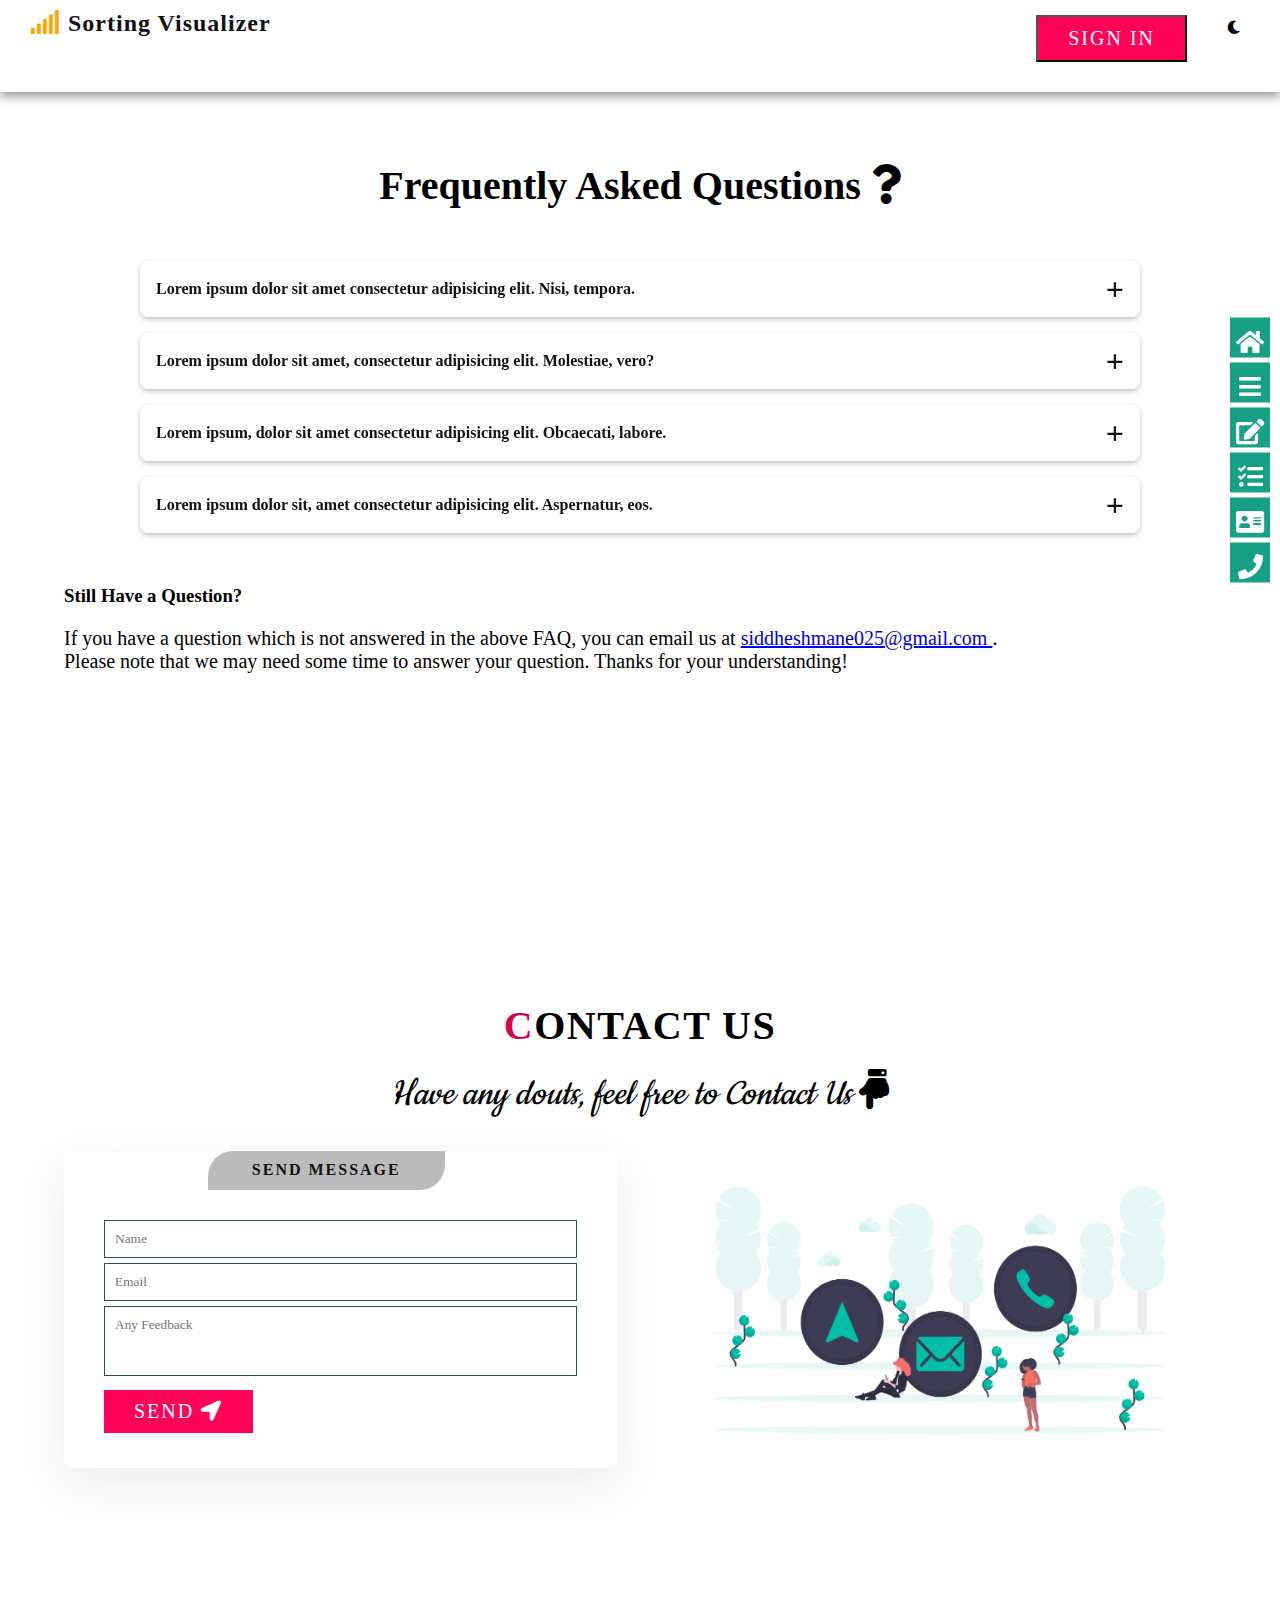
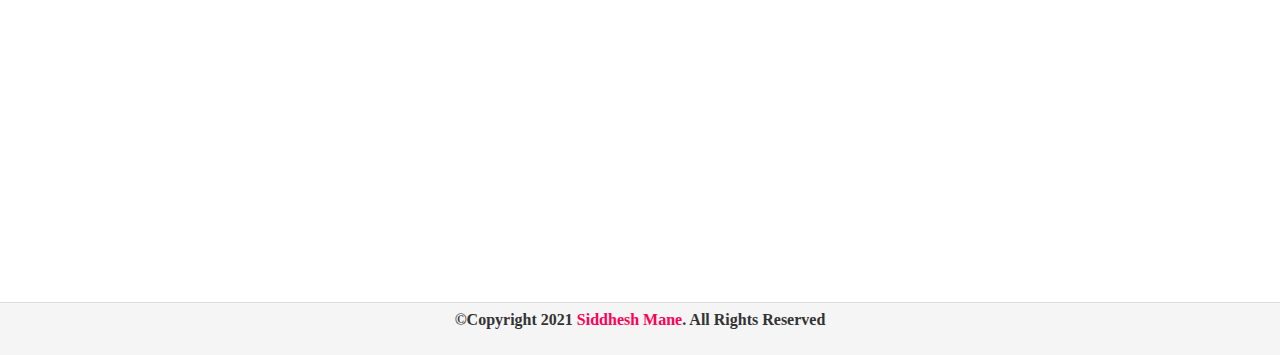
==== faq.html @ 79e1ea41 "Updated FAQ.html" ====
<!DOCTYPE html>
<html lang="en">

    <!-- This is the Head Section -->
    <head>
        <meta charset="UTF-8">
        <meta http-equiv="X-UA-Compatible" content="IE=edge">
        <meta name="viewport" content="width=device-width, initial-scale=1.0">
        <title>Sort Visualizer FAQ</title>

        <!-- Favicon -->
        <link rel="icon" href="images/favicon.png" type="image/gif" sizes="16x16">

        <!-- Linking the CSS File -->
        <link rel="stylesheet" href="css/faq.css">

        <!-- Font-Awesome -->
        <link rel="stylesheet" href="https://cdnjs.cloudflare.com/ajax/libs/font-awesome/4.7.0/css/font-awesome.min.css">
        <link rel="stylesheet" href="https://cdnjs.cloudflare.com/ajax/libs/font-awesome/5.15.1/css/all.min.css"/>

        <!-- Bootstrap CSS -->
        <link href="https://cdn.jsdelivr.net/npm/bootstrap@5.0.1/dist/css/bootstrap.min.css" rel="stylesheet" integrity="sha384-+0n0xVW2eSR5OomGNYDnhzAbDsOXxcvSN1TPprVMTNDbiYZCxYbOOl7+AMvyTG2x" crossorigin="anonymous">
        <!-- <link rel="stylesheet" href="https://maxcdn.bootstrapcdn.com/bootstrap/4.5.2/css/bootstrap.min.css"> -->

    </head>

    <!-- This is the Body Section -->
    <body>

        <header>

            <input type="checkbox" id="check">
            <label for="check" id="menu">
                <i class="fa fa-bars"></i>
            </label>
            
            <a href="" class="logo"><span><i class="fa fa-signal"></i></span> Sorting Visualizer</a>
            <ul class="navigation">
    
                <li><button type="button" class="btn btn-outline-success">Sign In</button></li>
                <li><button class="mode" id="icon"><i class="fa fa-moon-o"></i></button></li>

            </ul>
        </header>

        <!-- Vertical Navbar -->
        <div class="vnav">
            <ul>
                <li><a href="index.html"><i class="fa fa-home"></i><span>Home</span></a></li>
                <li><a href="#index.html#canvas"><i class="fa fa-bars"></i><span>Sort</span></a></li>
                <li><a href="#main"><i class="fa fa-edit"></i><span>Sort-Info</span></a></li>
                <li><a href="#features"><i class="fa fa-tasks"></i><span>Features</span></a></li>
                <li><a href="#about"><i class="fa fa-address-card"></i><span>About Us</span></a></li>
                <li><a href="#contact"><i class="fa fa-phone"></i><span>Contact Us</span></a></li>
            </ul>
        </div>

        <!-- FAQ Section -->
        <section>

            <h2> Frequently Asked Questions <i class="fa fa-question" aria-hidden="true"></i> </h2>
            <div class="accordion">
                <div class="accordion-item">
                    <div class="accordion-item-header"> Lorem ipsum dolor sit amet consectetur adipisicing elit. Nisi, tempora. </div>
                    <div class="accordion-item-body">
                        <div class="accordion-item-body-content">
                            Lorem ipsum dolor sit amet consectetur, adipisicing elit. Nesciunt illum facere dolorum iure. Similique, voluptatem nobis esse nisi expedita necessitatibus. Optio dolor totam et accusamus perferendis sunt, placeat ipsa temporibus.
                        </div>
                    </div>
               </div>

               <div class="accordion-item">
                   <div class="accordion-item-header"> Lorem ipsum dolor sit amet, consectetur adipisicing elit. Molestiae, vero? </div>
                    <div class="accordion-item-body">
                        <div class="accordion-item-body-content">
                            Lorem ipsum dolor sit amet consectetur adipisicing elit. Neque adipisci omnis, corporis soluta fugiat velit laboriosam esse pariatur ipsam suscipit rem modi corrupti et eligendi recusandae laborum placeat. Et, consequatur.
                            <br>
                            Lorem ipsum dolor sit amet consectetur adipisicing elit. Tempore deserunt, minus rem quo laudantium repellat numquam totam suscipit, enim natus sapiente amet necessitatibus accusantium pariatur. Deserunt dolores praesentium cumque aliquam.
                        </div>
                    </div>
                </div>

                <div class="accordion-item">
                    <div class="accordion-item-header"> Lorem ipsum, dolor sit amet consectetur adipisicing elit. Obcaecati, labore. </div>
                    <div class="accordion-item-body">
                        <div class="accordion-item-body-content">
                            <ul style="padding-left: 1rem;">
                                <li> Lorem ipsum dolor sit amet. </li>
                                <li> Lorem ipsum dolor sit amet. </li>
                                <li> Lorem ipsum dolor sit amet. </li>
                                <li> Lorem ipsum dolor sit amet. </li>
                                <li> Lorem ipsum dolor sit amet. </li>
                                <li> Lorem ipsum dolor sit amet. </li>
                                <p> Lorem ipsum dolor sit amet, consectetur adipisicing elit. Possimus, accusamus. </p>
                            </ul>
                        </div>
                    </div>
               </div>
  
                <div class="accordion-item">
                    <div class="accordion-item-header"> Lorem ipsum dolor sit, amet consectetur adipisicing elit. Aspernatur, eos. </div>
                    <div class="accordion-item-body">
                        <div class="accordion-item-body-content">
                            <ul style="padding-left: 1rem;">
                                <li> Lorem ipsum dolor sit amet. </li>
                                <li> Lorem ipsum dolor sit amet. </li>
                            </ul>
                        </div>
                    </div>
                </div>
            </div>

            <h3> Still Have a Question? </h4>
            <p class = "faq">
                If you have a question which is not answered in the above FAQ, you can email us at <a href = "mailto:siddheshmane025@gmail.com."> siddheshmane025@gmail.com </a>. <br>Please note that we may need some time to answer your question. Thanks for your understanding!
            </p>
            
        </section>

        <!-- Contact Us -->
        <section id="contact">
            <div class="contact">
                
                <div class="title">
                    <h2 class="titleText"><span>C</span>ontact Us</h2>
                    <p>Have any douts, feel free to Contact Us <i class="fa fa-hand-o-down"></i></p>
                </div>
                
                <div class="row">

                    <form class="contactForm col-md-50">
                        <div class="title">
                            Send Message
                        </div>
                        <div class="inputBox">
                            <input type="text" name="" placeholder="Name" required>
                        </div>
                        <div class="inputBox">
                            <input type="email" name="" placeholder="Email" required>
                        </div>
                        <div class="inputBox">
                            <textarea name="" id="" cols="20" rows="3" placeholder="Any Feedback"></textarea>
                        </div>
                        <div class="inputBox">
                            <a href="mailto:siddheshmane025@gmail.com" class="btn contact-btn">Send <i class="fa fa-location-arrow"></i></a>
                        </div>
                    </form>
                    
                    <div class="col-md-50">
                        <img src="images/contact.png" alt="">
                    </div>
                    
                </div>
            </div>
        </section>

        <!-- Copyright -->
        <div class="copyright">
            <p>&copy;Copyright 2021 <a href="#">Siddhesh Mane</a>. All Rights Reserved</p><br>
        </div>
        
        <!-- Accordian JS Script -->
        <script>
            const accordionItemHeaders = document.querySelectorAll(".accordion-item-header");

            accordionItemHeaders.forEach(accordionItemHeader => {
                accordionItemHeader.addEventListener("click", event => {

                    accordionItemHeader.classList.toggle("active");
                    const accordionItemBody = accordionItemHeader.nextElementSibling;
                    
                    if(accordionItemHeader.classList.contains("active")) 
                    {
                        accordionItemBody.style.maxHeight = accordionItemBody.scrollHeight + "px";
                    }
                    else 
                    {
                        accordionItemBody.style.maxHeight = 0;
                    }

                });
            });        
        </script>

    </body>

</html>
---- css/faq.css ----
/* --------------- This is the CSS File containing all the styling contents of the webpage 'index.html' ----------------*/

@import url('https://fonts.googleapis.com/css2?family=Cookie&display=swap');

*{
    margin: 0;
    padding: 0;
    box-sizing: border-box;
    font-family: Georgia, 'Times New Roman', Times, serif;
}

/* ------------------------------- CSS Variables for toggling between Dark Mode and Light Mode ------------------------ */

/* :root{
    --primary-color: #fff;
    --secondary-color: #202124;
}

.darktheme{
    --primary-color: #202124;
    --secondary-color: #fff;
} */

section{
    width: 90%;
    margin: 30px auto;
    height: 90vh;
    padding: 20px 0px;
}

/* ---------------------------------------------Header Navigation Bar --------------------------------------------------*/

header{
    top: 0;
    left: 0;
    width: 100%;
    padding: 10px 30px;
    display: flex;
    justify-content: space-between;
    box-shadow: 0 4px 10px rgb(100 94 94 / 70%);
}

header a{
    text-decoration: none;
    color: #111;
    font-size: 24px;
    font-weight: bold;
    letter-spacing: 1px;
}

header a:hover{
    color: #111;
}

header span{
    color: orange;
}

header .navigation{
    position: relative;
    display: flex;
}

header .navigation li{
    list-style: none;
    margin-left: 30px;
    font-size: 18px;
}

.navigation li .form-select{
    outline: none;
    cursor: pointer;
}

.navigation li .mode{
    border: none;
    padding: 10px;
    background-color: #fff;
}

#menu{
    width: 30px;
    font-size: 20px;
    background-color: #fff;
    display: none;
}

#check{
    display: none;
}

/* ------------------------------------------ Vertical Fixed Navbar ----------------------------------------------------*/

.vnav{
    position: fixed;
    top: 50%;
    right: 10px;
    transform: translateY(-50%);
}

.vnav ul{
    margin: 0;
    padding: 0;
}

.vnav ul li{
    list-style: none;
    margin: 5px 0;
}

.vnav ul li a{
    width: 40px;
    height: 40px;
    line-height: 50px;
    font-size: 25px;
    color: #fff;
    background: #16a085;
    display: block;
    text-align: center;
}

.vnav ul li a span{
    position: absolute;
    right: 0;
    width: 140px;
    height: 50px;
    color: #000;
    background: #fff;
    font-size: 20px;
    font-weight: bold;
    z-index: -1;
    opacity: 0;
    backface-visibility: hidden;
    transition: 0.5s;
    box-shadow: 0 4px 10px rgb(100 94 94 / 70%);
}

.vnav ul li:hover span{
    opacity: 1;
    backface-visibility: visible;
    right: 50px;
}

/* --------------------------------------------------- Accordian -------------------------------------------------------*/

h2{
	text-align: center;
	padding: 20px;
	font-size: 2.5rem;
}

h3{
	padding: 20px;
	padding-left: 0px;
}
 
.faq{
	font-size: 20px;
}

.accordion {
	width: 90%;
	max-width: 1000px;
	margin: 2rem auto;
}
  
.accordion-item {
	background-color: #fff;
	color: #111;
	margin: 1rem 0;
	border-radius: 0.5rem;
	box-shadow: 0 2px 5px 0 rgba(0,0,0,0.25);
}

.accordion-item-header {
	padding: 0.5rem 3rem 0.5rem 1rem;
	min-height: 3.5rem;
	line-height: 1.25rem;
	font-weight: bold;
	display: flex;
	align-items: center;
	position: relative;
	cursor: pointer;
}
  
.accordion-item-header::after {
	content: "\002B";
	font-size: 2rem;
	position: absolute;
	right: 1rem;
}
  
.accordion-item-header.active::after {
	content: "\2212";
}

.accordion-item-body {
	max-height: 0;
	overflow: hidden;
	transition: max-height 0.2s ease-out;
}
  
.accordion-item-body-content {
	padding: 1rem;
	line-height: 1.5rem;
	border-top: 1px solid;
	border-image: linear-gradient(to right, transparent, #34495e, transparent) 1;
}

/* --------------------------------------------------- Contact Us ------------------------------------------------------*/

.row{
    position: relative;
    width: 100%;
    height: 90%;
    display: flex;
    justify-content: space-between;
}

.row .col-md-50{
    position: relative;
    top: 3%;
    width: 48%;
    margin: 30px 0px;
}

.row .col-md-50 .title{
    position: relative;
    top: -12%;
    left: 22%;
    width: 50%;
    height: 15%;
    background-color: rgb(187, 187, 187);
    color: #111;
    font-weight: bold;
    text-transform: uppercase;
    letter-spacing: 2px;
    border-top-left-radius: 25px;
    border-bottom-right-radius: 25px;
}

.row .col-md-50 img{
    width: 100%;
    height: 100%;
    margin: auto;
}

.contact .title .titleText{
    letter-spacing: 1.5px;
    text-transform: uppercase;
    margin-bottom: 0px;
}

.contact .title .titleText span{
    color: crimson;
}

.contact .title p{
    font-family: 'Cookie', cursive;
    font-style: italic;
    letter-spacing: 0.2px;
    font-size: 40px;
    margin-bottom: 5px;
}

.contactForm{
    padding: 30px 40px;
    background: #fff;
    box-shadow: 0 15px 50px rgba(0, 0, 0, 0.08);
    max-width: 100%;
    max-height: fit-content;
    border-radius: 7px;
}

.contactForm h3{
    color: #111;
    font-size: 1.2em;
    font-weight: 500;
}

.contactForm .inputBox{
    position: relative;
    width: 100%;
    margin-bottom: 5px;
}

.contactForm .inputBox input, textarea{
    width: 100%;
    border: 1px solid #255;
    padding: 10px;
    color: #111;
    resize: none;
}

.contactForm .inputBox select{
    width: 50%;
    border: 1px solid #255;
    padding: 10px;
    color: #111;
}

.btn{
    font-size: 20px;
    color: #fff;
    background: #ff0157;
    display: inline-block;
    padding: 10px 30px;
    margin-top: 5px;
    margin-bottom: 20px;
    text-transform: uppercase;
    letter-spacing: 2px;
    transition: 0.5s ease-in;
    text-decoration: none;
}

.title
{
    width: 100%;
    display: flex;
    justify-content: center;
    align-items: center;
    flex-direction: column;
}

.menu .title .titleText{
    text-transform: uppercase;
    letter-spacing: 0.5px;
    padding: 15px;
}

.contact .title .titleText span{
    color: #d6054b;
}

/* --------------------------------------------------- Copyright ------------------------------------------------------*/

.copyright{
    margin-top: 130px;
    height: fit-content;
    padding: 8px 40px;
    border-top: 1px solid rgba(0, 0, 0, 0.1);
    text-align: center;
    background-color: whitesmoke;
}

.copyright p{
    font-weight: bold;
    color: #333;
}

.copyright a{
    color: #ff0157;
    text-decoration: none;
    font-weight: bold;
}

.icons{
    display: flex;
    justify-content: space-around;
}

.copyright .icons i{
    font-size: 36px;
    /* margin-right: 10px; */
    cursor: pointer;
}

.copyright .icons .fa-linkedin-square{
    color: #0077b5;
}

.copyright .icons .fa-github{
    color: #211F1F;
}

.copyright .icons .fa-quora{
    color: rgb(187, 0, 0);
}

.copyright .icons .fa-whatsapp{
    color: #25D366;
}

.copyright .icons .fa-telegram{
    color: #0088cc
}
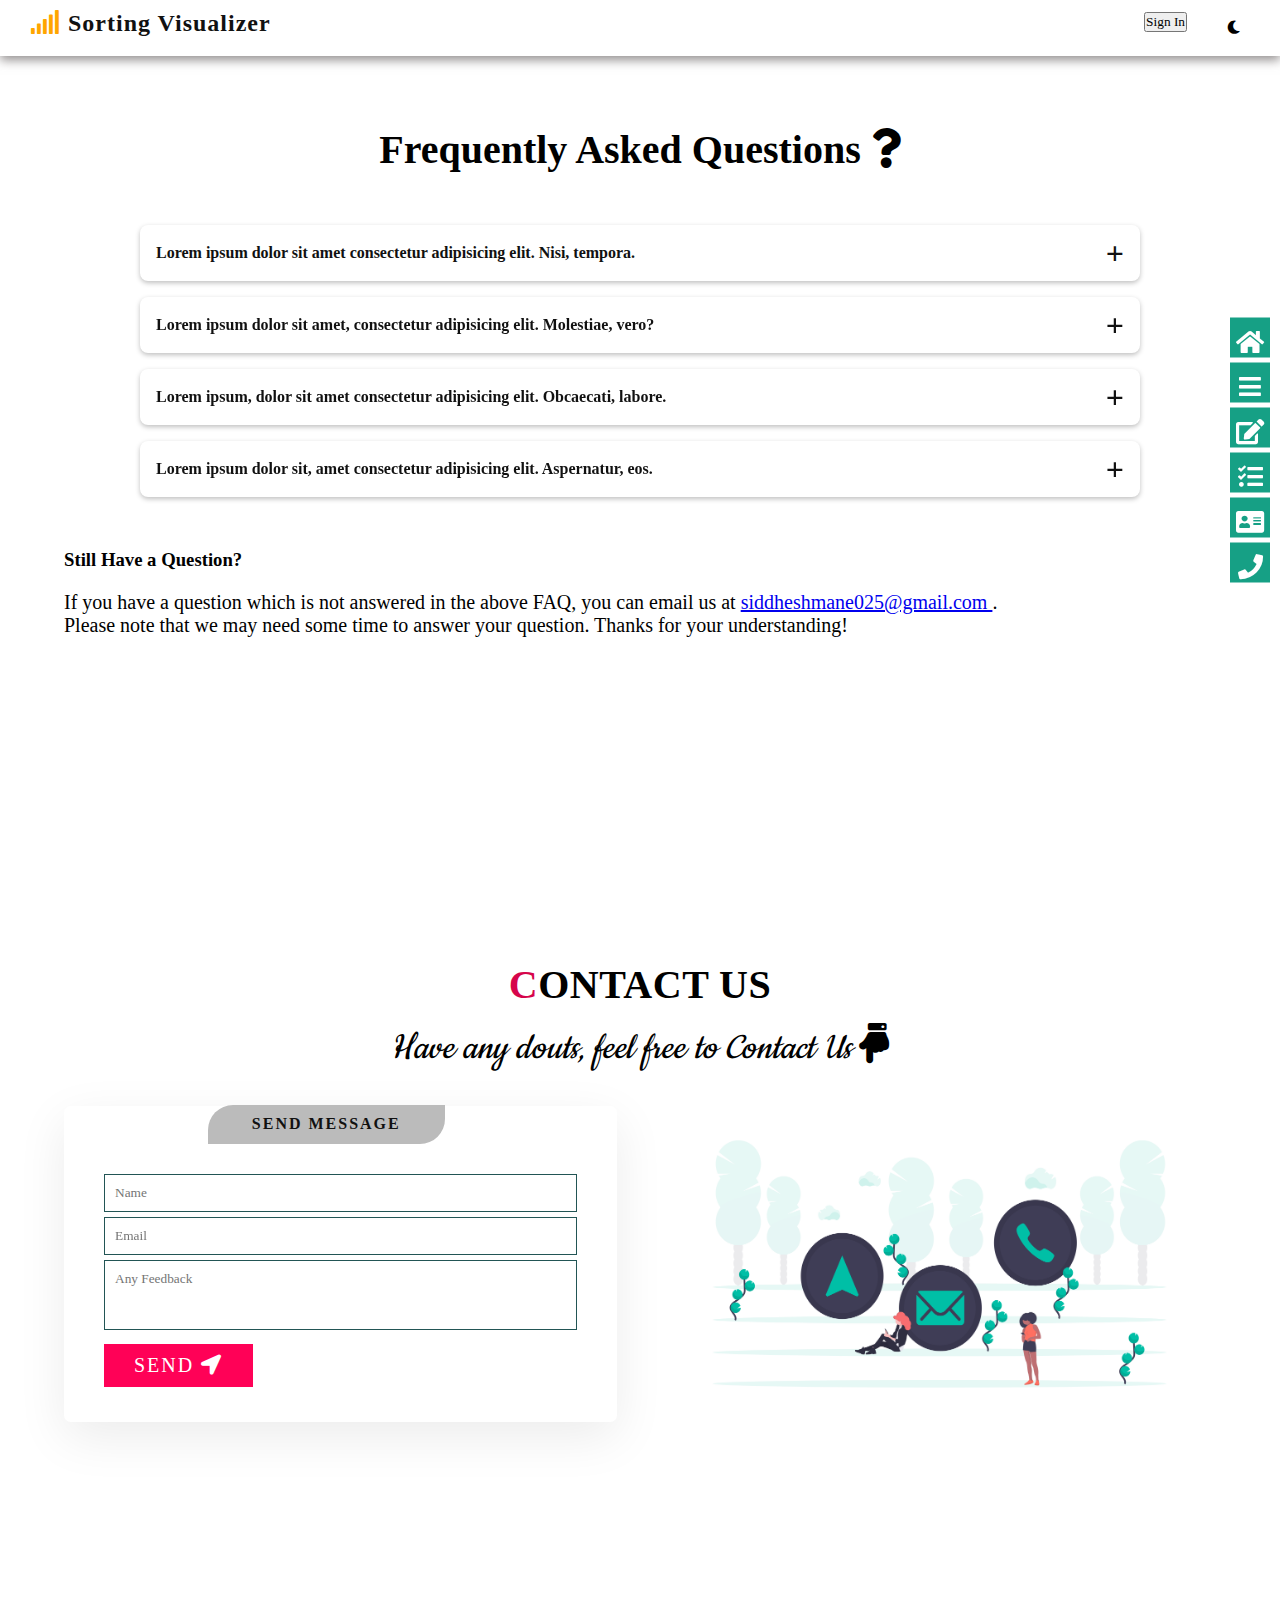
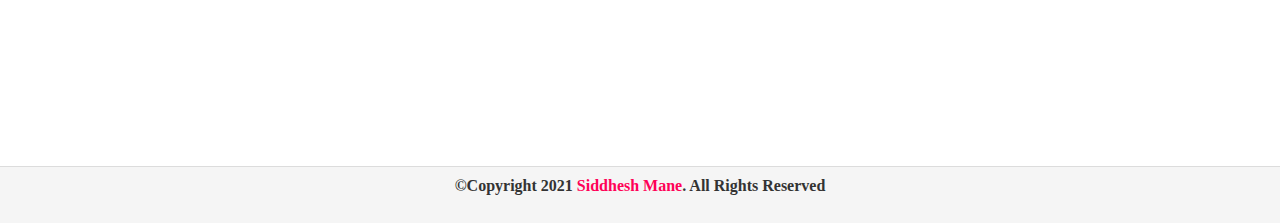
==== commit 398decb0: "Update faq.html" ====
--- a/faq.html
+++ b/faq.html
@@ -50,7 +50,7 @@
                 <li><a href="#index.html#canvas"><i class="fa fa-bars"></i><span>Sort</span></a></li>
                 <li><a href="#main"><i class="fa fa-edit"></i><span>Sort-Info</span></a></li>
                 <li><a href="#features"><i class="fa fa-tasks"></i><span>Features</span></a></li>
-                <li><a href="#about"><i class="fa fa-address-card"></i><span>About Us</span></a></li>
+                <li><a href="#"><i class="fa fa-address-card"></i><span>FAQ</span></a></li>
                 <li><a href="#contact"><i class="fa fa-phone"></i><span>Contact Us</span></a></li>
             </ul>
         </div>
--- a/css/faq.css
+++ b/css/faq.css
@@ -136,6 +136,7 @@
 }
 
 .vnav ul li:hover span{
+    z-index: 1000;
     opacity: 1;
     backface-visibility: visible;
     right: 50px;
@@ -210,11 +211,11 @@
 /* --------------------------------------------------- Contact Us ------------------------------------------------------*/
 
 .row{
-    position: relative;
-    width: 100%;
-    height: 90%;
     display: flex;
     justify-content: space-between;
+    position: relative;
+    width: 100%;
+    height: 90%;
 }
 
 .row .col-md-50{
@@ -292,6 +293,10 @@
     resize: none;
 }
 
+.contactForm .inputBox textarea{
+    resize: none;
+}
+
 .contactForm .inputBox select{
     width: 50%;
     border: 1px solid #255;
@@ -299,7 +304,7 @@
     color: #111;
 }
 
-.btn{
+.contact .row .contactForm .btn{
     font-size: 20px;
     color: #fff;
     background: #ff0157;
@@ -322,7 +327,7 @@
     flex-direction: column;
 }
 
-.menu .title .titleText{
+.contact .title .titleText{
     text-transform: uppercase;
     letter-spacing: 0.5px;
     padding: 15px;
@@ -335,9 +340,8 @@
 /* --------------------------------------------------- Copyright ------------------------------------------------------*/
 
 .copyright{
-    margin-top: 130px;
     height: fit-content;
-    padding: 8px 40px;
+    padding: 10px;
     border-top: 1px solid rgba(0, 0, 0, 0.1);
     text-align: center;
     background-color: whitesmoke;
@@ -353,34 +357,3 @@
     text-decoration: none;
     font-weight: bold;
 }
-
-.icons{
-    display: flex;
-    justify-content: space-around;
-}
-
-.copyright .icons i{
-    font-size: 36px;
-    /* margin-right: 10px; */
-    cursor: pointer;
-}
-
-.copyright .icons .fa-linkedin-square{
-    color: #0077b5;
-}
-
-.copyright .icons .fa-github{
-    color: #211F1F;
-}
-
-.copyright .icons .fa-quora{
-    color: rgb(187, 0, 0);
-}
-
-.copyright .icons .fa-whatsapp{
-    color: #25D366;
-}
-
-.copyright .icons .fa-telegram{
-    color: #0088cc
-}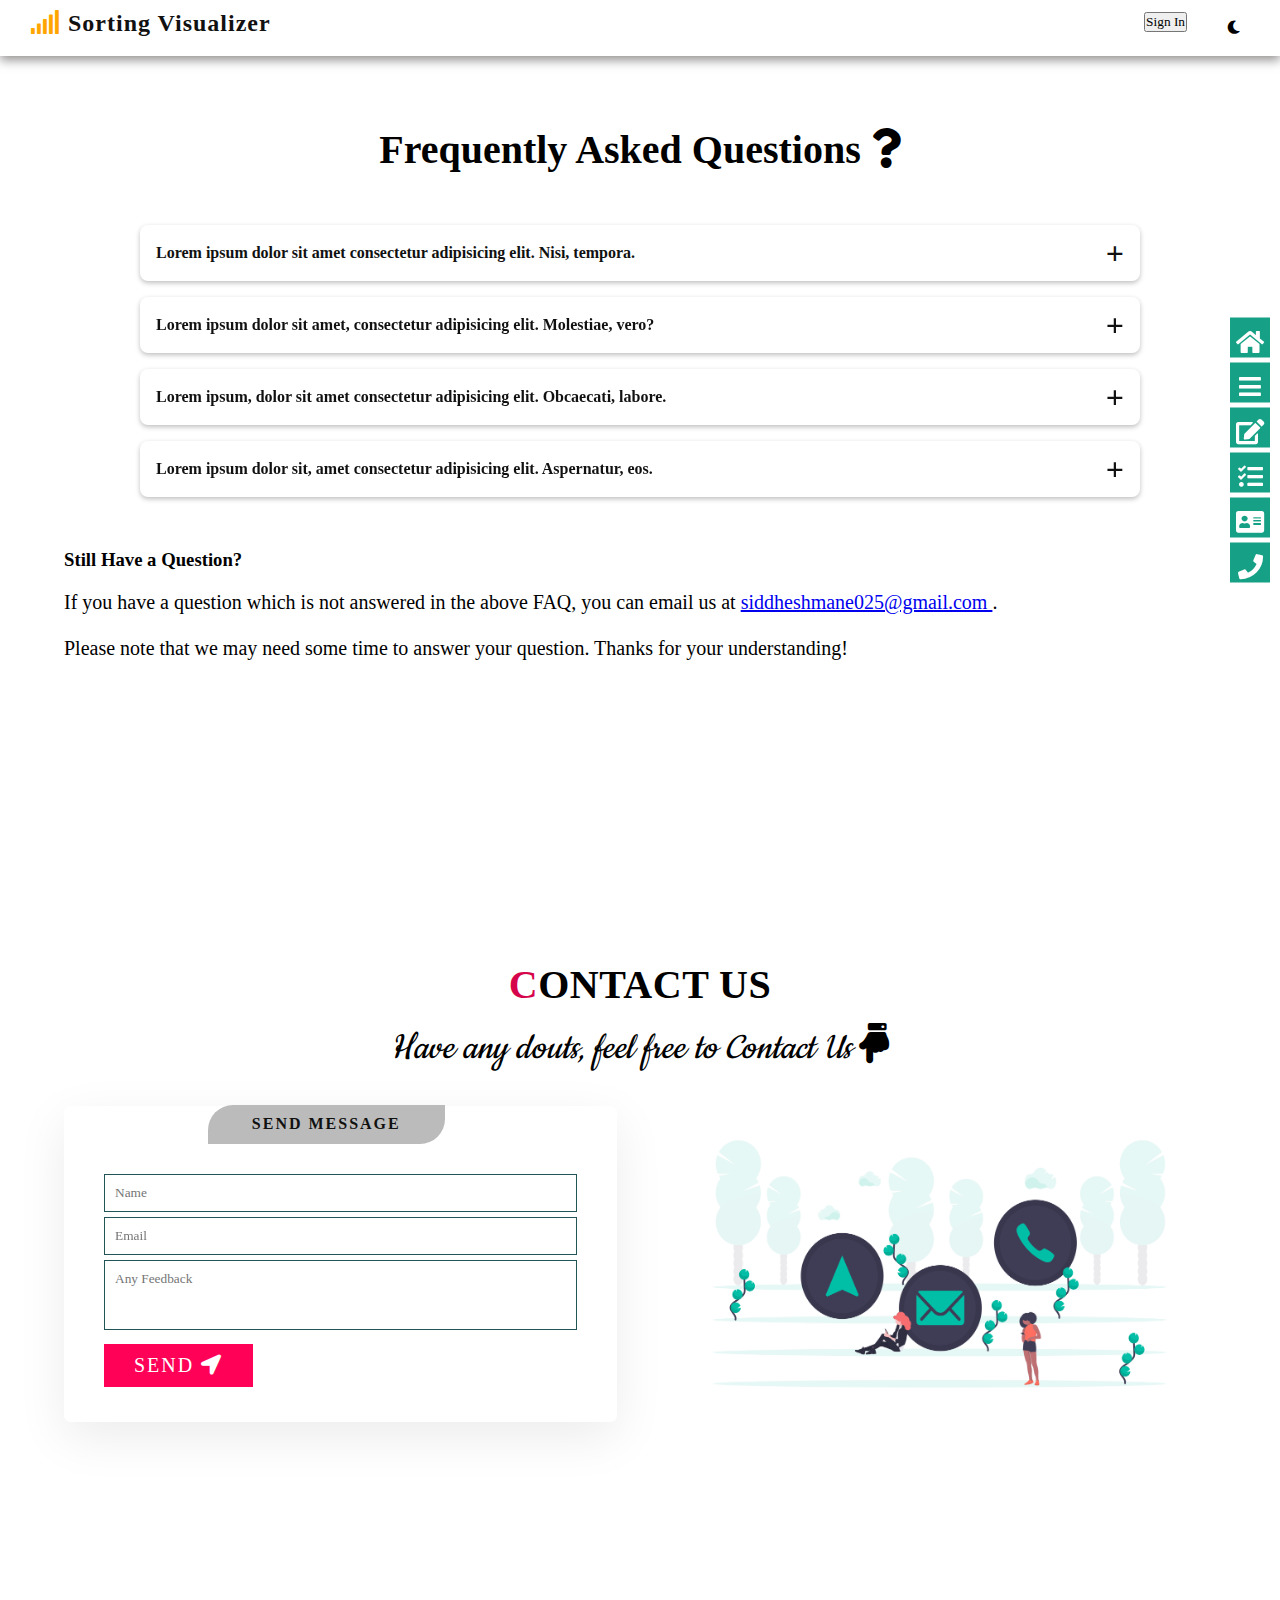
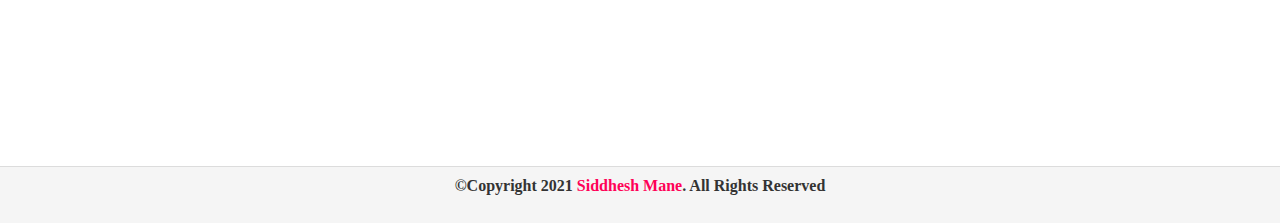
==== commit 240f30df: "Updated faq.html by adding responsiveness" ====
--- a/faq.html
+++ b/faq.html
@@ -50,7 +50,7 @@
                 <li><a href="#index.html#canvas"><i class="fa fa-bars"></i><span>Sort</span></a></li>
                 <li><a href="#main"><i class="fa fa-edit"></i><span>Sort-Info</span></a></li>
                 <li><a href="#features"><i class="fa fa-tasks"></i><span>Features</span></a></li>
-                <li><a href="#"><i class="fa fa-address-card"></i><span>FAQ</span></a></li>
+                <li><a href="#"><i class="fa fa-address-card"></i><span>About Us</span></a></li>
                 <li><a href="#contact"><i class="fa fa-phone"></i><span>Contact Us</span></a></li>
             </ul>
         </div>
@@ -112,7 +112,7 @@
 
             <h3> Still Have a Question? </h4>
             <p class = "faq">
-                If you have a question which is not answered in the above FAQ, you can email us at <a href = "mailto:siddheshmane025@gmail.com."> siddheshmane025@gmail.com </a>. <br>Please note that we may need some time to answer your question. Thanks for your understanding!
+                If you have a question which is not answered in the above FAQ, you can email us at <a href = "mailto:siddheshmane025@gmail.com."> siddheshmane025@gmail.com </a>. <br><br>Please note that we may need some time to answer your question. Thanks for your understanding!
             </p>
             
         </section>
@@ -146,7 +146,7 @@
                         </div>
                     </form>
                     
-                    <div class="col-md-50">
+                    <div id="contact-img" class="col-md-50">
                         <img src="images/contact.png" alt="">
                     </div>
                     
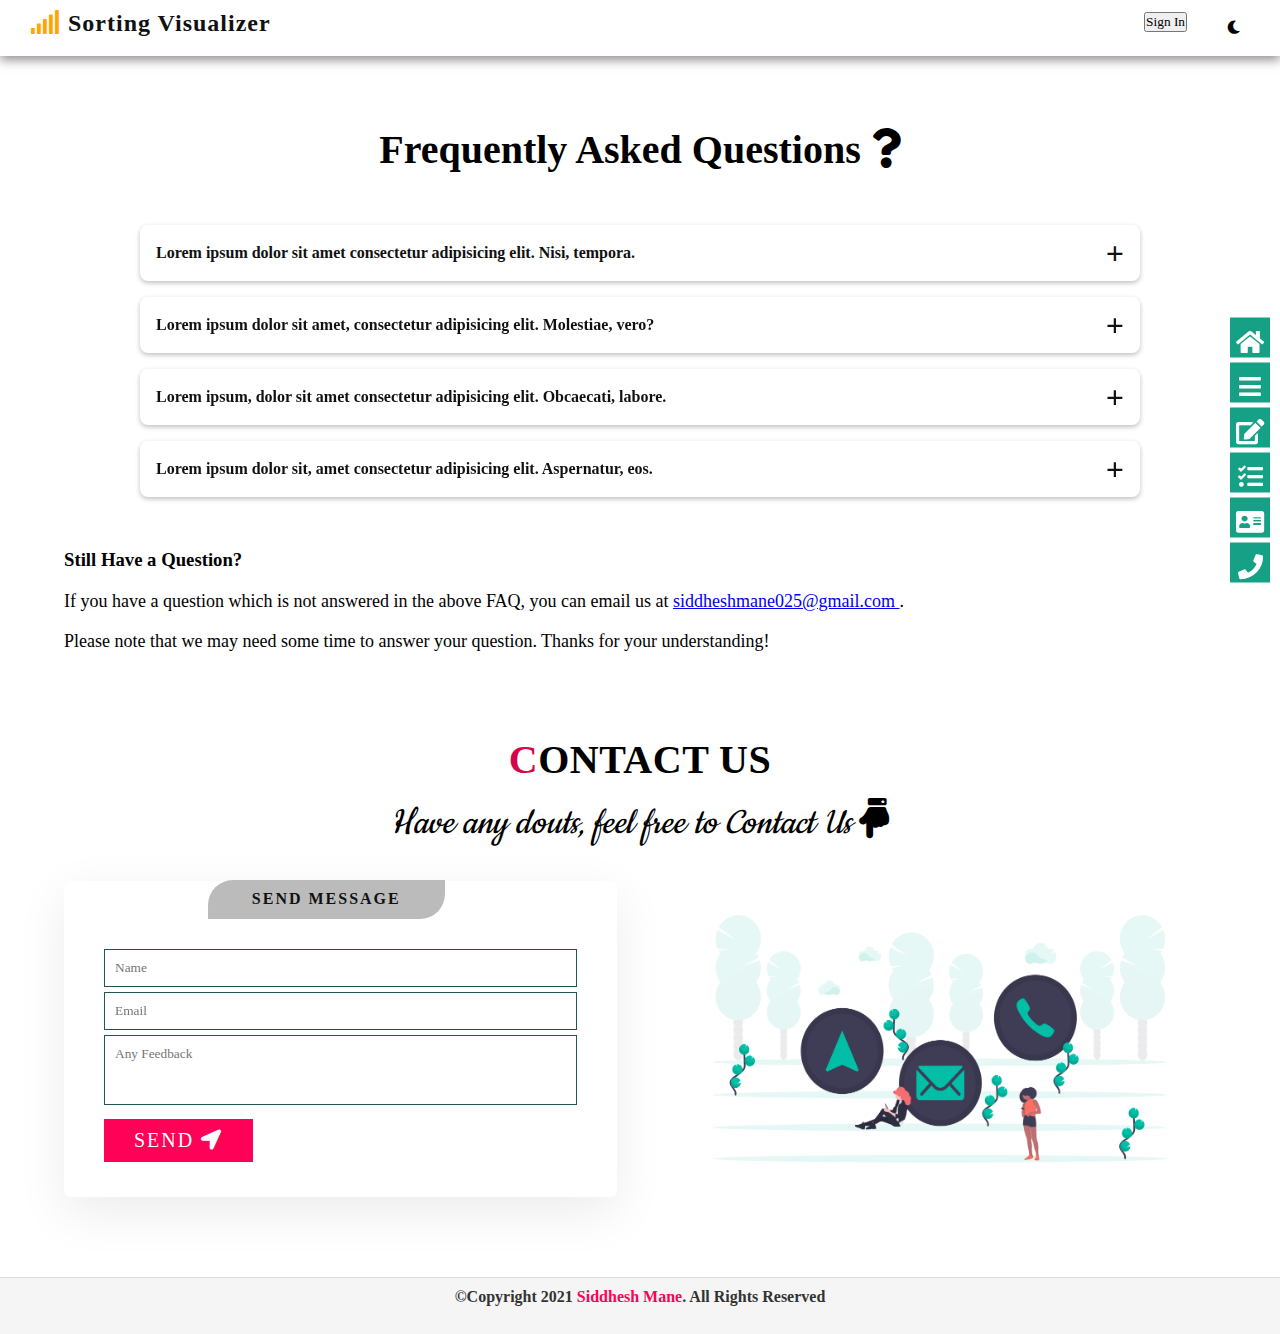
==== commit 8c0aa1b4: "Updated the FAQ vertical navbar href attribute." ====
--- a/faq.html
+++ b/faq.html
@@ -47,10 +47,10 @@
         <div class="vnav">
             <ul>
                 <li><a href="index.html"><i class="fa fa-home"></i><span>Home</span></a></li>
-                <li><a href="#index.html#canvas"><i class="fa fa-bars"></i><span>Sort</span></a></li>
-                <li><a href="#main"><i class="fa fa-edit"></i><span>Sort-Info</span></a></li>
+                <li><a href="index.html#canvas"><i class="fa fa-bars"></i><span>Sort</span></a></li>
+                <li><a href="index.html#main"><i class="fa fa-edit"></i><span>Sort-Info</span></a></li>
                 <li><a href="#features"><i class="fa fa-tasks"></i><span>Features</span></a></li>
-                <li><a href="#"><i class="fa fa-address-card"></i><span>About Us</span></a></li>
+                <li><a href="#"><i class="fa fa-address-card"></i><span>FAQ</span></a></li>
                 <li><a href="#contact"><i class="fa fa-phone"></i><span>Contact Us</span></a></li>
             </ul>
         </div>
--- a/css/faq.css
+++ b/css/faq.css
@@ -24,7 +24,7 @@
 section{
     width: 90%;
     margin: 30px auto;
-    height: 90vh;
+    /* height: 90vh; */
     padding: 20px 0px;
 }
 
@@ -357,3 +357,552 @@
     text-decoration: none;
     font-weight: bold;
 }
+
+@media (max-width: 1440px){
+
+    section{
+        height: auto;
+    }
+
+    section .faq{
+        font-size: 18px;
+        line-height: 20px;
+        text-align: justify;
+        width: 95%;
+    }
+}
+
+@media (max-width: 1030px){
+
+    .vnav ul li a {
+        width: 25px;
+        height: 30px;
+        line-height: 30px;
+        font-size: 15px;
+    }
+
+    .vnav ul li a span {
+        width: 100px;
+        height: 30px;
+        font-size: 15px;
+    }
+
+    header{
+        align-items: center;
+    }
+
+    header a, #menu{
+        font-size: 20px;
+    }
+
+    header .navigation {
+        margin-top: 10px;
+        margin-bottom: 0px;
+        padding-left: 0px;
+    }
+
+    /* -- Accordian -- */
+
+    section{
+        margin: 0 auto;
+        padding: 20px auto;
+    }
+
+    section h2{
+        font-size: 18px;
+        font-weight: bold;
+        padding: 0;
+    }
+
+    .accordion .accordion-item{
+        width: 100%;
+        margin: 20px 3px;
+    }
+
+    .accordion .accordion-item .accordion-item-header{
+        padding: 5px 45px 5px 5px;
+        font-size: 10px;
+    }
+
+    .accordion .accordion-item-body-content{
+        padding: 8px;
+        font-size: 10px;
+    }
+
+    section h3{
+        padding: 10px 0px;
+        font-size: 18px;
+        text-align: center;
+    }
+
+    section .faq{
+        font-size: 12px;
+        line-height: 20px;
+        text-align: justify;
+        width: 95%;
+    }
+
+    /* -- Vertical Navbar -- */
+
+    .vnav ul li a {
+        width: 25px;
+        height: 30px;
+        line-height: 30px;
+        font-size: 15px;
+    }
+
+    .vnav ul li a span {
+        width: 100px;
+        height: 30px;
+        font-size: 15px;
+    }
+
+    /* -- Contact -- */
+
+    #contact{
+        height: auto;
+        margin: 0 auto;
+        padding: 20px auto;
+    }
+
+    .contact .title .titleText {
+        padding: 5px;
+    }
+
+    .contact .title p {
+        font-size: 22px;
+    }
+
+    .row{
+        padding: 0px 20px;
+    }
+
+    .row .col-md-50{
+        width: 49%;
+    }
+
+    .row .col-md-50 .title {
+        top: -12%;
+        left: 15%;
+        width: 70%;
+        height: 15%;
+        padding: 0px 30px;
+    }
+
+    .row #contact-img{
+        display: block;
+    }
+
+    .contact .row .contactForm .btn {
+        font-size: 15px;
+        padding: 5px 15px;
+        border-radius: 15px;
+    }
+
+    /* Copyright */
+
+    .copyright p {
+        font-size: 10px;
+        font-weight: bold;
+        color: #333;
+    }
+}
+
+@media (max-width: 425px){
+
+    .vnav ul li a {
+        width: 25px;
+        height: 30px;
+        line-height: 30px;
+        font-size: 15px;
+    }
+
+    .vnav ul li a span {
+        width: 100px;
+        height: 30px;
+        font-size: 15px;
+    }
+
+    header{
+        flex-direction: column;
+        align-items: center;
+    }
+
+    header a, #menu{
+        font-size: 20px;
+    }
+
+    header .navigation {
+        margin-top: 10px;
+        margin-bottom: 0px;
+        padding-left: 0px;
+    }
+
+    /* -- Accordian -- */
+
+    section{
+        margin: 0 auto;
+        padding: 20px auto;
+    }
+
+    section h2{
+        font-size: 15px;
+        font-weight: bold;
+        padding: 0;
+    }
+
+    .accordion .accordion-item{
+        width: 90%;
+        margin: 20px 3px;
+    }
+
+    .accordion .accordion-item .accordion-item-header{
+        padding: 5px 45px 5px 5px;
+        font-size: 10px;
+    }
+
+    .accordion .accordion-item-body-content{
+        padding: 8px;
+        font-size: 10px;
+    }
+
+    section h3{
+        padding: 10px 0px;
+        font-size: 18px;
+        text-align: center;
+    }
+
+    section .faq{
+        font-size: 12px;
+        line-height: 20px;
+        text-align: justify;
+        width: 90%;
+    }
+
+    /* -- Vertical Navbar -- */
+
+    .vnav ul li a {
+        width: 25px;
+        height: 30px;
+        line-height: 30px;
+        font-size: 15px;
+    }
+
+    .vnav ul li a span {
+        width: 100px;
+        height: 30px;
+        font-size: 15px;
+    }
+
+    /* -- Contact -- */
+
+    #contact{
+        height: auto;
+        margin: 0 auto;
+        padding: 20px auto;
+    }
+
+    .contact .title .titleText {
+        padding: 5px;
+    }
+
+    .contact .title p {
+        font-size: 22px;
+    }
+
+    .row{
+        padding: 0px 20px;
+    }
+
+    .row .col-md-50{
+        width: 100%;
+    }
+
+    .row .col-md-50 .title {
+        top: -12%;
+        left: 15%;
+        width: 70%;
+        height: 15%;
+        padding: 0px 30px;
+    }
+
+    .row #contact-img{
+        display: none;
+    }
+
+    .contact .row .contactForm .btn {
+        font-size: 15px;
+        padding: 5px 15px;
+        border-radius: 15px;
+    }
+
+    /* Copyright */
+
+    .copyright p {
+        font-size: 10px;
+        font-weight: bold;
+        color: #333;
+    }
+}
+
+@media (max-width: 375px){
+
+    .vnav ul li a {
+        width: 25px;
+        height: 30px;
+        line-height: 30px;
+        font-size: 15px;
+    }
+
+    .vnav ul li a span {
+        width: 100px;
+        height: 30px;
+        font-size: 15px;
+    }
+
+    header{
+        flex-direction: column;
+        align-items: center;
+    }
+
+    header a, #menu{
+        font-size: 20px;
+    }
+
+    header .navigation {
+        margin-top: 10px;
+        margin-bottom: 0px;
+        padding-left: 0px;
+    }
+
+    /* -- Accordian -- */
+
+    section{
+        margin: 0 auto;
+        padding: 20px auto;
+    }
+
+    section h2{
+        font-size: 15px;
+        font-weight: bold;
+        padding: 0;
+    }
+
+    .accordion .accordion-item{
+        width: 90%;
+        margin: 20px 3px;
+    }
+
+    .accordion .accordion-item .accordion-item-header{
+        padding: 5px 45px 5px 5px;
+        font-size: 10px;
+    }
+
+    .accordion .accordion-item-body-content{
+        padding: 8px;
+        font-size: 10px;
+    }
+
+    section h3{
+        padding: 10px 0px;
+        font-size: 18px;
+        text-align: center;
+    }
+
+    section .faq{
+        font-size: 12px;
+        line-height: 20px;
+        text-align: justify;
+        width: 90%;
+    }
+
+    /* -- Vertical Navbar -- */
+
+    .vnav ul li a {
+        width: 25px;
+        height: 30px;
+        line-height: 30px;
+        font-size: 15px;
+    }
+
+    .vnav ul li a span {
+        width: 100px;
+        height: 30px;
+        font-size: 15px;
+    }
+
+    /* -- Contact -- */
+
+    #contact{
+        height: auto;
+        margin: 0 auto;
+        padding: 20px auto;
+    }
+
+    .contact .title .titleText {
+        padding: 5px;
+    }
+
+    .contact .title p {
+        font-size: 22px;
+    }
+
+    .row{
+        padding: 0px 20px;
+    }
+
+    .row .col-md-50{
+        width: 100%;
+    }
+
+    .row .col-md-50 .title {
+        top: -12%;
+        left: 15%;
+        width: 70%;
+        height: 15%;
+        padding: 0px 30px;
+    }
+
+    .row #contact-img{
+        display: none;
+    }
+
+    .contact .row .contactForm .btn {
+        font-size: 15px;
+        padding: 5px 15px;
+        border-radius: 15px;
+    }
+
+    /* Copyright */
+
+    .copyright p {
+        font-size: 10px;
+        font-weight: bold;
+        color: #333;
+    }
+}
+
+@media (max-width: 320px){
+
+    header{
+        flex-direction: column;
+        align-items: center;
+    }
+
+    header a, #menu{
+        font-size: 20px;
+    }
+
+    header .navigation {
+        margin-top: 10px;
+        margin-bottom: 0px;
+        padding-left: 0px;
+    }
+
+    /* -- Accordian -- */
+
+    section{
+        margin: 0 auto;
+        padding: 20px auto;
+    }
+
+    section h2{
+        font-size: 15px;
+        font-weight: bold;
+        padding: 0;
+    }
+
+    .accordion .accordion-item{
+        width: 90%;
+        margin: 20px 3px;
+    }
+
+    .accordion .accordion-item .accordion-item-header{
+        padding: 5px 45px 5px 5px;
+        font-size: 10px;
+    }
+
+    .accordion .accordion-item-body-content{
+        padding: 8px;
+        font-size: 10px;
+    }
+
+    section h3{
+        padding: 10px 0px;
+        font-size: 18px;
+        text-align: center;
+    }
+
+    section .faq{
+        font-size: 12px;
+        line-height: 20px;
+        text-align: justify;
+        width: 80%;
+    }
+
+    /* -- Vertical Navbar -- */
+
+    .vnav ul li a {
+        width: 25px;
+        height: 30px;
+        line-height: 30px;
+        font-size: 15px;
+    }
+
+    .vnav ul li a span {
+        width: 100px;
+        height: 30px;
+        font-size: 15px;
+    }
+
+    /* -- Contact -- */
+
+    #contact{
+        height: auto;
+        margin: 0 auto;
+        padding: 20px auto;
+    }
+
+    .contact .title .titleText {
+        padding: 5px;
+    }
+
+    .contact .title p {
+        font-size: 22px;
+    }
+
+    .row{
+        padding: 0px 20px;
+    }
+
+    .row .col-md-50{
+        width: 100%;
+    }
+
+    .row .col-md-50 .title {
+        top: -12%;
+        left: 15%;
+        width: 70%;
+        height: 15%;
+        padding: 0px 30px;
+    }
+
+    .row #contact-img{
+        display: none;
+    }
+
+    .contact .row .contactForm .btn {
+        font-size: 15px;
+        padding: 5px 15px;
+        border-radius: 15px;
+    }
+
+    /* Copyright */
+
+    .copyright p {
+        font-size: 10px;
+        font-weight: bold;
+        color: #333;
+    }
+
+}
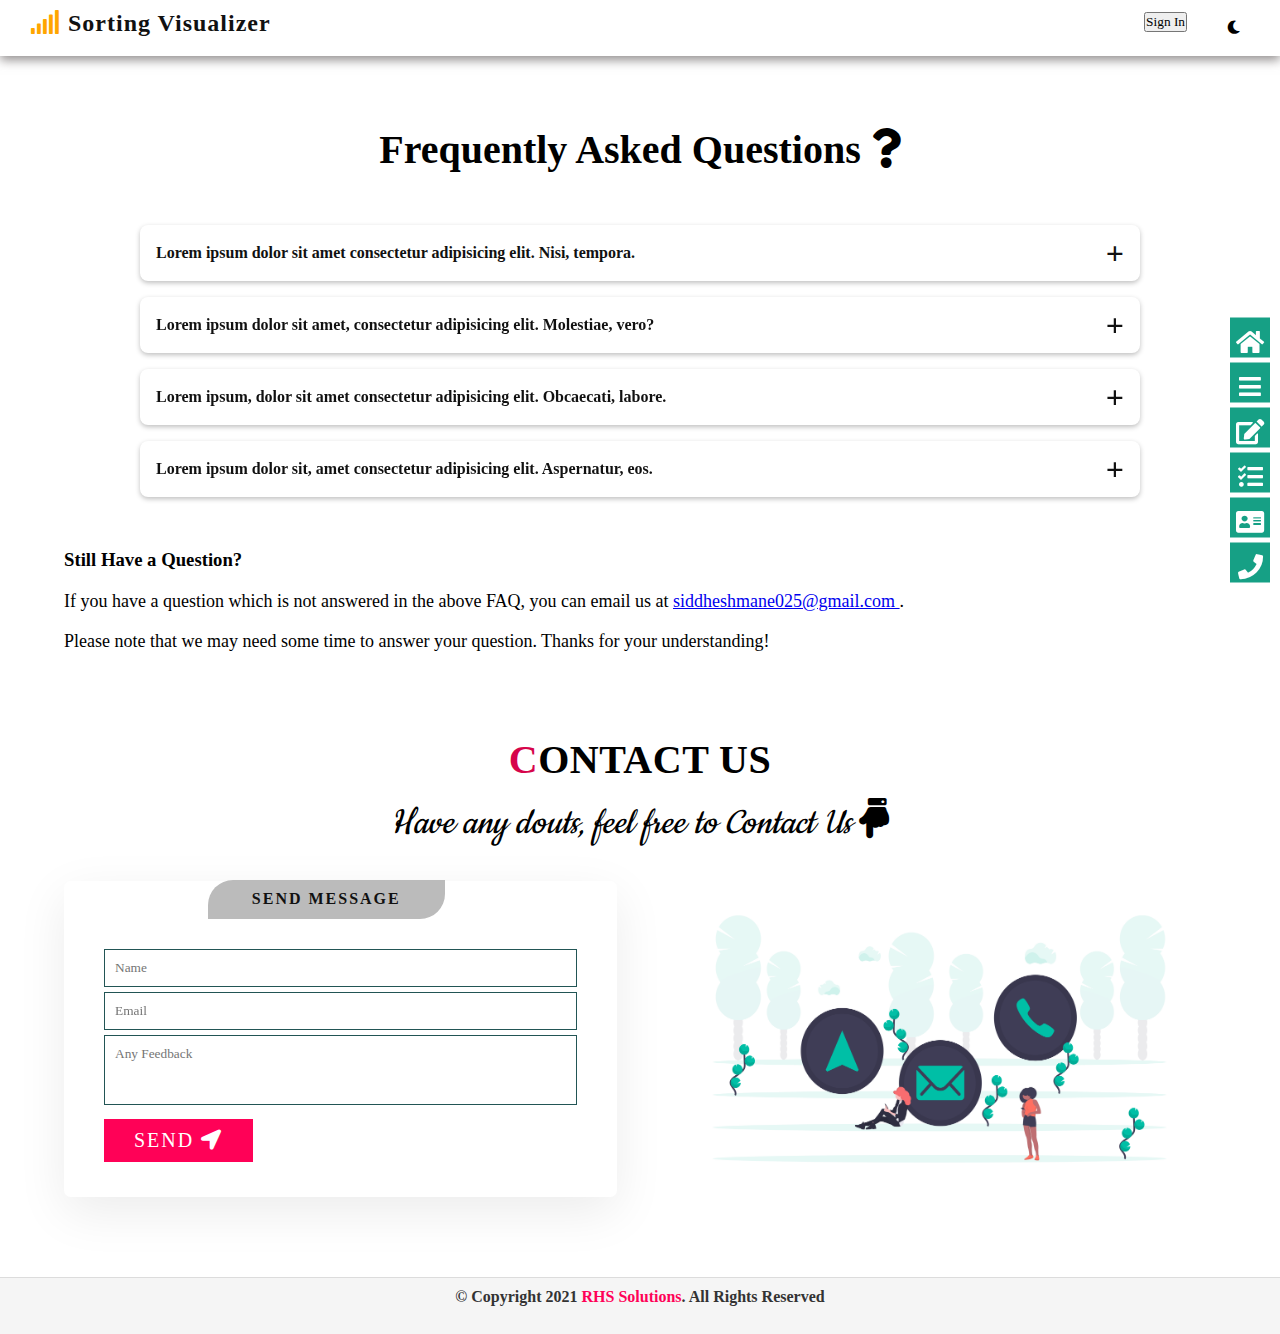
==== commit f86e0ebf: "Updated Faq.html with finalized changes" ====
--- a/faq.html
+++ b/faq.html
@@ -20,7 +20,6 @@
 
         <!-- Bootstrap CSS -->
         <link href="https://cdn.jsdelivr.net/npm/bootstrap@5.0.1/dist/css/bootstrap.min.css" rel="stylesheet" integrity="sha384-+0n0xVW2eSR5OomGNYDnhzAbDsOXxcvSN1TPprVMTNDbiYZCxYbOOl7+AMvyTG2x" crossorigin="anonymous">
-        <!-- <link rel="stylesheet" href="https://maxcdn.bootstrapcdn.com/bootstrap/4.5.2/css/bootstrap.min.css"> -->
 
     </head>
 
@@ -49,8 +48,8 @@
                 <li><a href="index.html"><i class="fa fa-home"></i><span>Home</span></a></li>
                 <li><a href="index.html#canvas"><i class="fa fa-bars"></i><span>Sort</span></a></li>
                 <li><a href="index.html#main"><i class="fa fa-edit"></i><span>Sort-Info</span></a></li>
-                <li><a href="#features"><i class="fa fa-tasks"></i><span>Features</span></a></li>
-                <li><a href="#"><i class="fa fa-address-card"></i><span>FAQ</span></a></li>
+                <li><a href="index.html#testimonials"><i class="fa fa-tasks"></i><span>About Us</span></a></li>
+                <li><a href="#"><i class="fa fa-address-card"></i><span>About Us</span></a></li>
                 <li><a href="#contact"><i class="fa fa-phone"></i><span>Contact Us</span></a></li>
             </ul>
         </div>
@@ -156,7 +155,7 @@
 
         <!-- Copyright -->
         <div class="copyright">
-            <p>&copy;Copyright 2021 <a href="#">Siddhesh Mane</a>. All Rights Reserved</p><br>
+            <p>&copy; Copyright 2021 <a href="#">RHS Solutions</a>. All Rights Reserved </p><br>
         </div>
         
         <!-- Accordian JS Script -->
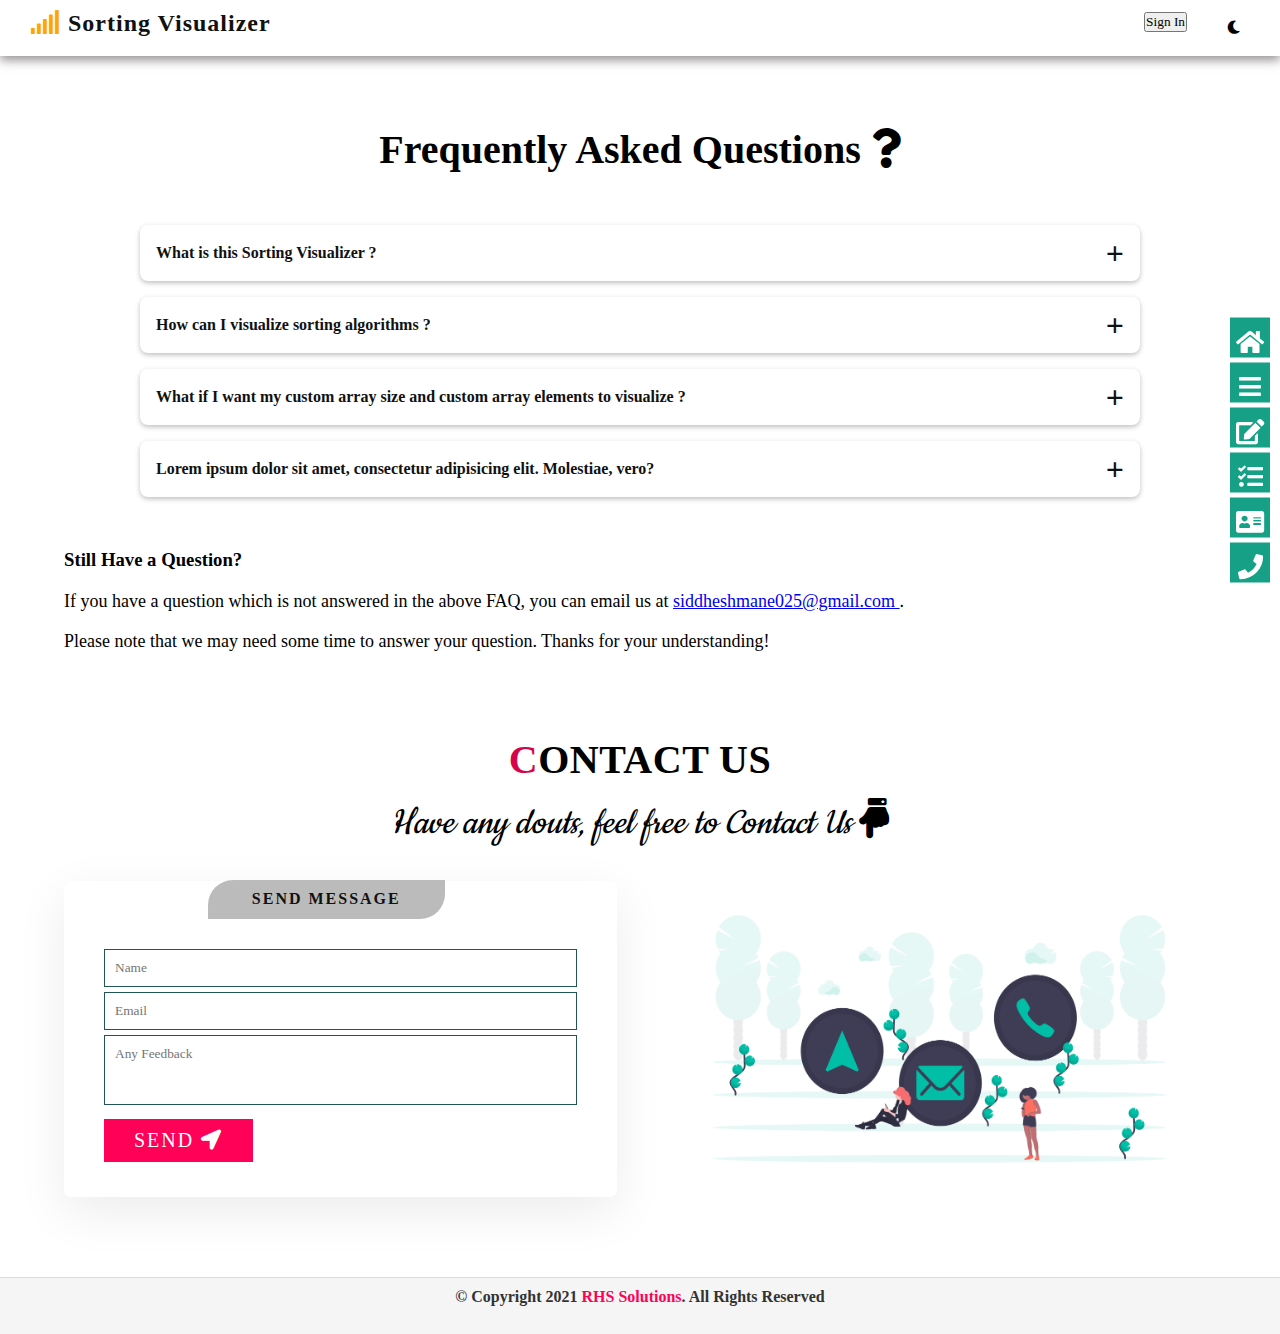
==== commit 3049f131: "Final faq.html" ====
--- a/faq.html
+++ b/faq.html
@@ -24,7 +24,7 @@
     </head>
 
     <!-- This is the Body Section -->
-    <body>
+    <body class="body">
 
         <header>
 
@@ -60,53 +60,59 @@
             <h2> Frequently Asked Questions <i class="fa fa-question" aria-hidden="true"></i> </h2>
             <div class="accordion">
                 <div class="accordion-item">
-                    <div class="accordion-item-header"> Lorem ipsum dolor sit amet consectetur adipisicing elit. Nisi, tempora. </div>
+                    <div class="accordion-item-header"> What is this Sorting Visualizer ? </div>
                     <div class="accordion-item-body">
                         <div class="accordion-item-body-content">
-                            Lorem ipsum dolor sit amet consectetur, adipisicing elit. Nesciunt illum facere dolorum iure. Similique, voluptatem nobis esse nisi expedita necessitatibus. Optio dolor totam et accusamus perferendis sunt, placeat ipsa temporibus.
+                            Sorting Visualizer is a website for individuals who are facing difficulty in understanding how actually sorting algorithms works. One can visualize famous sorting algorithms such as Bubble sort, Insertion sort, Selection sort, Merge sort, Quick sort in a visual way.
                         </div>
                     </div>
                </div>
 
-               <div class="accordion-item">
-                   <div class="accordion-item-header"> Lorem ipsum dolor sit amet, consectetur adipisicing elit. Molestiae, vero? </div>
-                    <div class="accordion-item-body">
-                        <div class="accordion-item-body-content">
-                            Lorem ipsum dolor sit amet consectetur adipisicing elit. Neque adipisci omnis, corporis soluta fugiat velit laboriosam esse pariatur ipsam suscipit rem modi corrupti et eligendi recusandae laborum placeat. Et, consequatur.
-                            <br>
-                            Lorem ipsum dolor sit amet consectetur adipisicing elit. Tempore deserunt, minus rem quo laudantium repellat numquam totam suscipit, enim natus sapiente amet necessitatibus accusantium pariatur. Deserunt dolores praesentium cumque aliquam.
-                        </div>
-                    </div>
-                </div>
-
                 <div class="accordion-item">
-                    <div class="accordion-item-header"> Lorem ipsum, dolor sit amet consectetur adipisicing elit. Obcaecati, labore. </div>
+                    <div class="accordion-item-header"> How can I visualize sorting algorithms ?</div>
                     <div class="accordion-item-body">
                         <div class="accordion-item-body-content">
                             <ul style="padding-left: 1rem;">
-                                <li> Lorem ipsum dolor sit amet. </li>
-                                <li> Lorem ipsum dolor sit amet. </li>
-                                <li> Lorem ipsum dolor sit amet. </li>
-                                <li> Lorem ipsum dolor sit amet. </li>
-                                <li> Lorem ipsum dolor sit amet. </li>
-                                <li> Lorem ipsum dolor sit amet. </li>
-                                <p> Lorem ipsum dolor sit amet, consectetur adipisicing elit. Possimus, accusamus. </p>
+                                <li> Select the size of the array to be generated </li>
+                                <li> After selecting the size, Click on the 'Generate New Array' button </li>
+                                <li> Adjust the speed according to your requirement </li>
+                                <li> Select a Sorting algorithm </li>
+                                <p> 
+                                    That's all, Visualize your selected sorting algorithms with different colors for unsorted, sorted and under comparison elements. <br> 
+                                    You can also change the speed of the sorting in between to get a better understanding regarding a particular pass. Also, you can shift between dark mode and day mode in between. <br><br>
+                                    Visit it and Explore !!!
+                                </p>
                             </ul>
                         </div>
                     </div>
                </div>
   
                 <div class="accordion-item">
-                    <div class="accordion-item-header"> Lorem ipsum dolor sit, amet consectetur adipisicing elit. Aspernatur, eos. </div>
+                    <div class="accordion-item-header"> What if I want my custom array size and custom array elements to visualize ?</div>
                     <div class="accordion-item-body">
                         <div class="accordion-item-body-content">
                             <ul style="padding-left: 1rem;">
-                                <li> Lorem ipsum dolor sit amet. </li>
-                                <li> Lorem ipsum dolor sit amet. </li>
+                                <p>Our Website also provides individuals to visualize using their custom inputs which include custom array size and size based custom array elements</p>
+                                <li> 
+                                    Enter your size in the custom input section prompting for the size of the array. 
+                                </li>
+                                <li> Enter size no of array elements one by one with space separated inputs in the range of 1-100 (both inclusive) </li>
                             </ul>
                         </div>
                     </div>
                 </div>
+
+                <div class="accordion-item">
+                    <div class="accordion-item-header"> Lorem ipsum dolor sit amet, consectetur adipisicing elit. Molestiae, vero? </div>
+                     <div class="accordion-item-body">
+                         <div class="accordion-item-body-content">
+                             Lorem ipsum dolor sit amet consectetur adipisicing elit. Neque adipisci omnis, corporis soluta fugiat velit laboriosam esse pariatur ipsam suscipit rem modi corrupti et eligendi recusandae laborum placeat. Et, consequatur.
+                             <br>
+                             Lorem ipsum dolor sit amet consectetur adipisicing elit. Tempore deserunt, minus rem quo laudantium repellat numquam totam suscipit, enim natus sapiente amet necessitatibus accusantium pariatur. Deserunt dolores praesentium cumque aliquam.
+                         </div>
+                     </div>
+                 </div>
+                 
             </div>
 
             <h3> Still Have a Question? </h4>
@@ -183,4 +189,6 @@
 
     </body>
 
+    <script src="js/script.js"></script>
+
 </html>
--- a/css/faq.css
+++ b/css/faq.css
@@ -96,6 +96,7 @@
     top: 50%;
     right: 10px;
     transform: translateY(-50%);
+    z-index: 10;
 }
 
 .vnav ul{
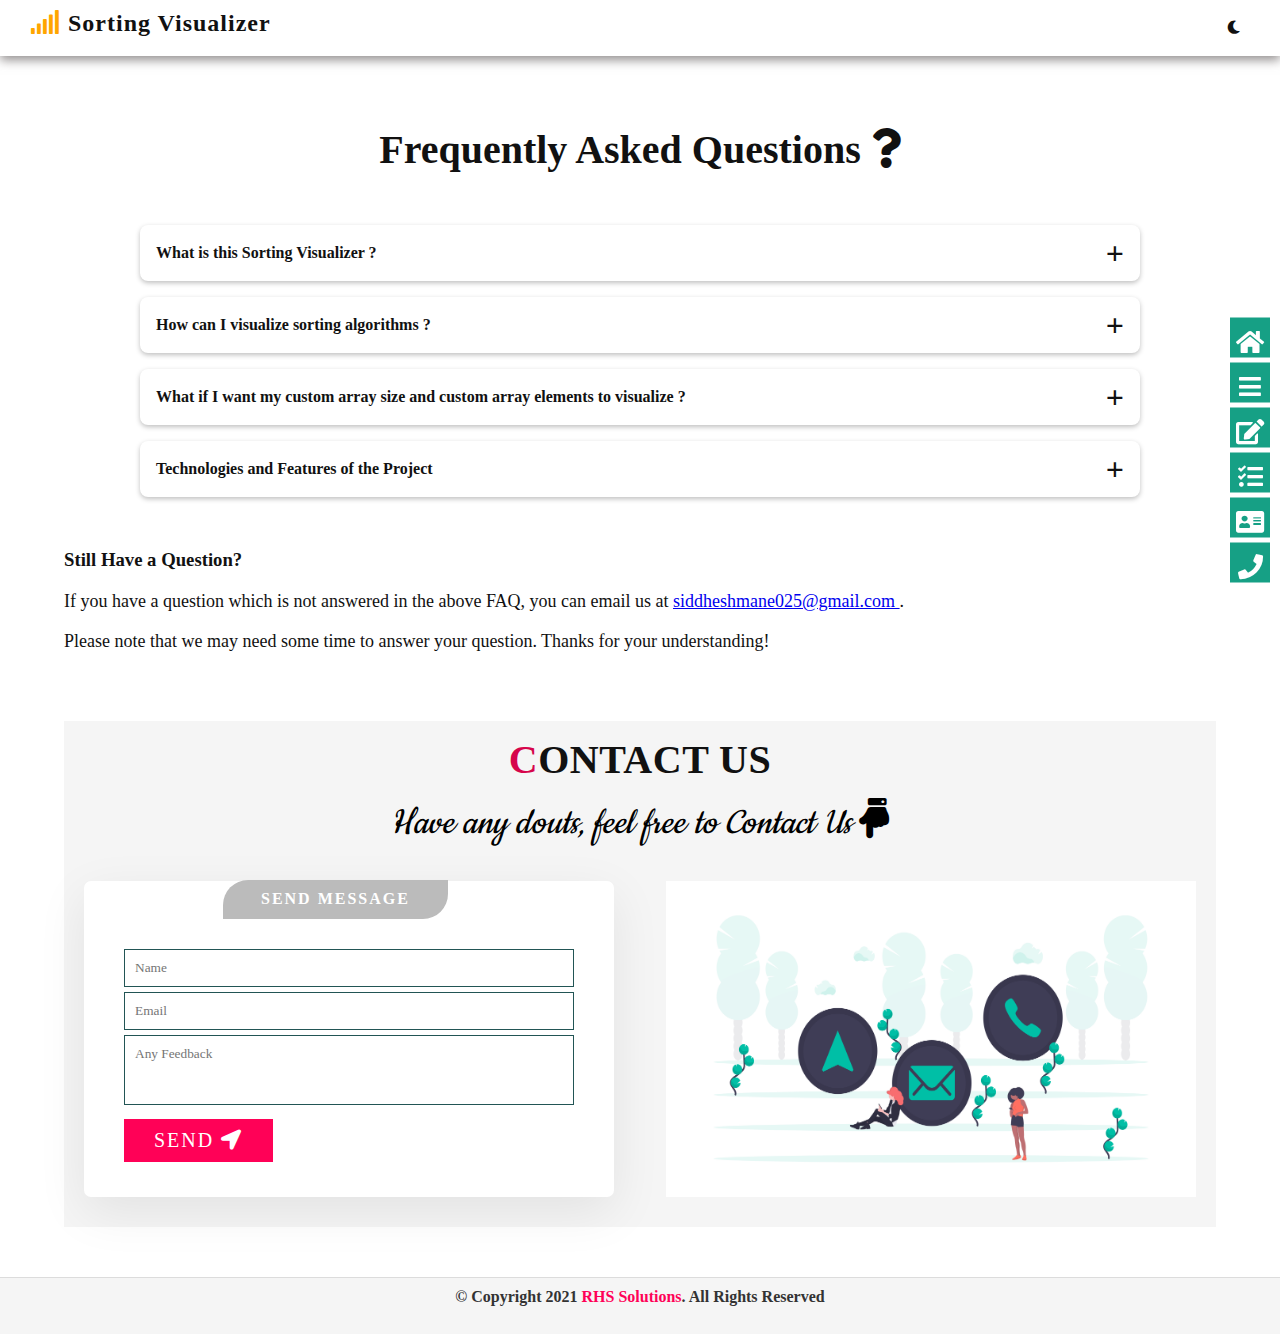
==== commit 07158eea: "Final faq.html" ====
--- a/faq.html
+++ b/faq.html
@@ -36,7 +36,7 @@
             <a href="" class="logo"><span><i class="fa fa-signal"></i></span> Sorting Visualizer</a>
             <ul class="navigation">
     
-                <li><button type="button" class="btn btn-outline-success">Sign In</button></li>
+                <!-- <li><button type="button" class="btn btn-outline-success">Sign In</button></li> -->
                 <li><button class="mode" id="icon"><i class="fa fa-moon-o"></i></button></li>
 
             </ul>
@@ -103,12 +103,31 @@
                 </div>
 
                 <div class="accordion-item">
-                    <div class="accordion-item-header"> Lorem ipsum dolor sit amet, consectetur adipisicing elit. Molestiae, vero? </div>
+                    <div class="accordion-item-header"> Technologies and Features of the Project </div>
                      <div class="accordion-item-body">
                          <div class="accordion-item-body-content">
-                             Lorem ipsum dolor sit amet consectetur adipisicing elit. Neque adipisci omnis, corporis soluta fugiat velit laboriosam esse pariatur ipsam suscipit rem modi corrupti et eligendi recusandae laborum placeat. Et, consequatur.
+                             <b>Technologies</b> 
                              <br>
-                             Lorem ipsum dolor sit amet consectetur adipisicing elit. Tempore deserunt, minus rem quo laudantium repellat numquam totam suscipit, enim natus sapiente amet necessitatibus accusantium pariatur. Deserunt dolores praesentium cumque aliquam.
+                             <ul>
+                                 <li>HTML 5</li>
+                                 <li>CSS 3</li>
+                                 <li>JS</li>
+                                 <li>Bootstrap 4</li>
+                             </ul>
+
+                            <br>
+
+                            <b>Features</b>
+                            <br>
+                            <ul>
+                                <li>Actual visualize how sorting agorithms works inside a CPU.</li>
+                                <li>
+                                    Varying Speed feature to let user select its own speed for his/her own understanding
+                                </li>
+                                <li>Custom Input array size and array elements as per the user.</li>
+                                <li>Dark Mode for a better user experience.</li>
+                            </ul>
+                             
                          </div>
                      </div>
                  </div>
--- a/css/faq.css
+++ b/css/faq.css
@@ -11,21 +11,31 @@
 
 /* ------------------------------- CSS Variables for toggling between Dark Mode and Light Mode ------------------------ */
 
-/* :root{
+:root{
     --primary-color: #fff;
-    --secondary-color: #202124;
+    --secondary-color: #111;
+    --tertiary-color: orange;
+    --quaternary-color: #16a085;
+    --pent-color: crimson;
 }
 
 .darktheme{
-    --primary-color: #202124;
+    --primary-color: #111;
     --secondary-color: #fff;
-} */
+    --tertiary-color: orange;
+    --quaternary-color: #16a085;
+    --pent-color: crimson;
+}
 
 section{
     width: 90%;
     margin: 30px auto;
-    /* height: 90vh; */
     padding: 20px 0px;
+}
+
+.body{
+    background-color: var(--primary-color);
+    transition: all 1s ease-in-out;
 }
 
 /* ---------------------------------------------Header Navigation Bar --------------------------------------------------*/
@@ -42,18 +52,18 @@
 
 header a{
     text-decoration: none;
-    color: #111;
+    color: var(--secondary-color);
     font-size: 24px;
     font-weight: bold;
     letter-spacing: 1px;
 }
 
 header a:hover{
-    color: #111;
+    color: var(--secondary-color);
 }
 
 header span{
-    color: orange;
+    color: var(--tertiary-color);
 }
 
 header .navigation{
@@ -75,13 +85,25 @@
 .navigation li .mode{
     border: none;
     padding: 10px;
-    background-color: #fff;
+    background-color: var(--primary-color);
+}
+
+.navigation li .mode{
+    border: none;
+    padding: 10px;
+    color: var(--secondary-color);
+    background: none;
+}
+
+.btn.btn-outline-success{
+    background: #198754;
+    color: white;
 }
 
 #menu{
     width: 30px;
     font-size: 20px;
-    background-color: #fff;
+    background-color: var(--primary-color);
     display: none;
 }
 
@@ -114,8 +136,8 @@
     height: 40px;
     line-height: 50px;
     font-size: 25px;
-    color: #fff;
-    background: #16a085;
+    color: var(--primary-color);
+    background: var(--quaternary-color);
     display: block;
     text-align: center;
 }
@@ -125,8 +147,8 @@
     right: 0;
     width: 140px;
     height: 50px;
-    color: #000;
-    background: #fff;
+    color: var(--secondary-color);
+    background: var(--primary-color);
     font-size: 20px;
     font-weight: bold;
     z-index: -1;
@@ -149,14 +171,17 @@
 	text-align: center;
 	padding: 20px;
 	font-size: 2.5rem;
+    color: var(--secondary-color);
 }
 
 h3{
+    color: var(--secondary-color);
 	padding: 20px;
 	padding-left: 0px;
 }
  
 .faq{
+    color: var(--secondary-color);
 	font-size: 20px;
 }
 
@@ -167,7 +192,7 @@
 }
   
 .accordion-item {
-	background-color: #fff;
+	background-color: var(--primary-color);
 	color: #111;
 	margin: 1rem 0;
 	border-radius: 0.5rem;
@@ -211,6 +236,10 @@
 
 /* --------------------------------------------------- Contact Us ------------------------------------------------------*/
 
+.contact{
+    background-color: whitesmoke;
+}
+
 .row{
     display: flex;
     justify-content: space-between;
@@ -222,8 +251,8 @@
 .row .col-md-50{
     position: relative;
     top: 3%;
-    width: 48%;
-    margin: 30px 0px;
+    width: 46%;
+    margin: 30px 20px;
 }
 
 .row .col-md-50 .title{
@@ -233,7 +262,7 @@
     width: 50%;
     height: 15%;
     background-color: rgb(187, 187, 187);
-    color: #111;
+    color: var(--primary-color);
     font-weight: bold;
     text-transform: uppercase;
     letter-spacing: 2px;
@@ -251,6 +280,7 @@
     letter-spacing: 1.5px;
     text-transform: uppercase;
     margin-bottom: 0px;
+    color: #111;
 }
 
 .contact .title .titleText span{
@@ -267,15 +297,16 @@
 
 .contactForm{
     padding: 30px 40px;
-    background: #fff;
+    background: var(--primary-color);
     box-shadow: 0 15px 50px rgba(0, 0, 0, 0.08);
     max-width: 100%;
     max-height: fit-content;
     border-radius: 7px;
+    margin: 30px 15px;
 }
 
 .contactForm h3{
-    color: #111;
+    color: var(--secondary-color);
     font-size: 1.2em;
     font-weight: 500;
 }
@@ -290,7 +321,7 @@
     width: 100%;
     border: 1px solid #255;
     padding: 10px;
-    color: #111;
+    color: var(--secondary-color);
     resize: none;
 }
 
@@ -302,12 +333,12 @@
     width: 50%;
     border: 1px solid #255;
     padding: 10px;
-    color: #111;
+    color: var(--secondary-color);
 }
 
 .contact .row .contactForm .btn{
     font-size: 20px;
-    color: #fff;
+    color: var(--primary-color);
     background: #ff0157;
     display: inline-block;
     padding: 10px 30px;
